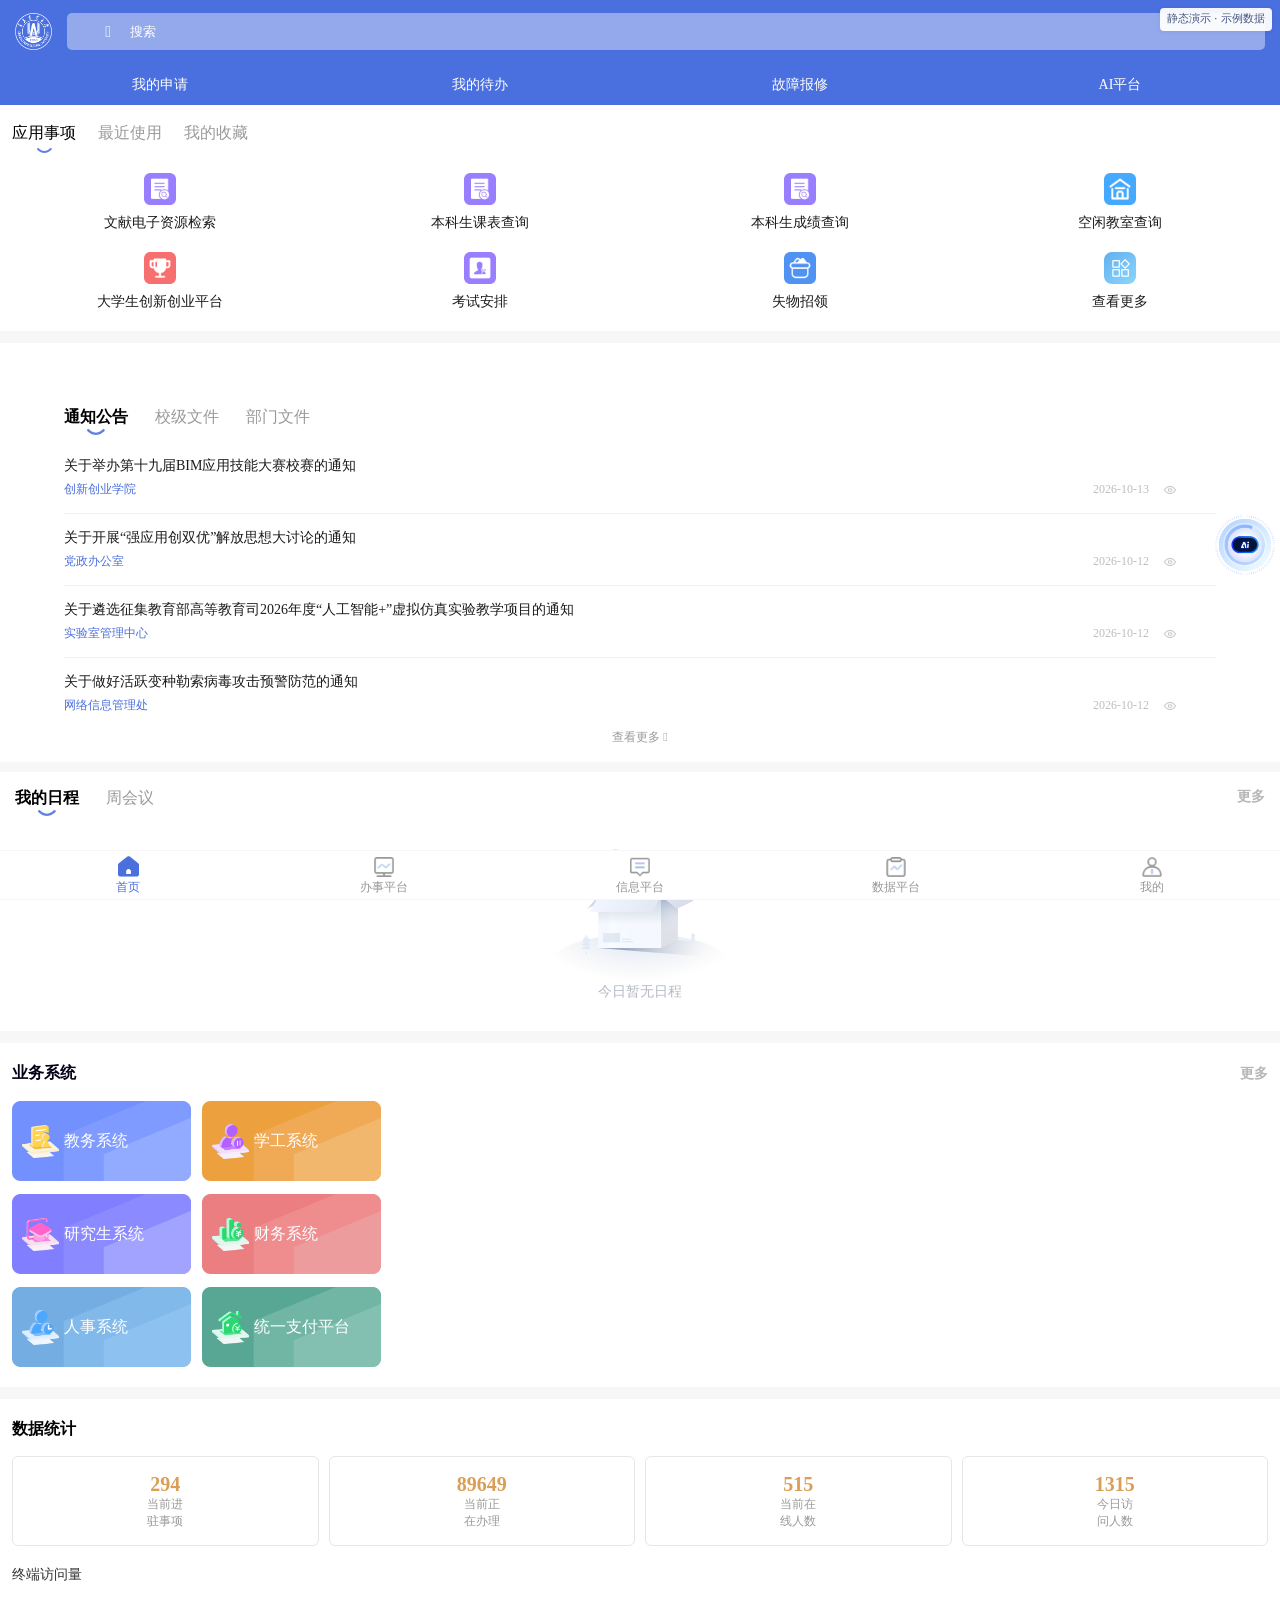
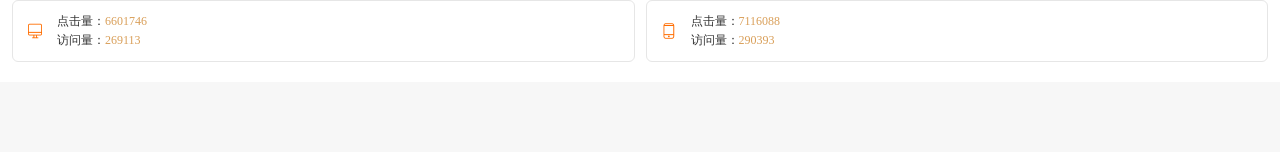
==== index.html @ 17305cc5 "Publish static campus UI demo with fictional sample data" ====
<!DOCTYPE html>
<html lang="zh-cn" data-theme="default" data-qau-page="p1">
<head>
<meta charset="utf-8">
<meta http-equiv="X-UA-Compatible" content="IE=edge">
<meta name="viewport" content="width=device-width,initial-scale=1,maximum-scale=1,minimum-scale=1,viewport-fit=cover">
<title>青岛农业大学智慧校园 · 静态演示</title>
<link rel="stylesheet" href="assets/css/p1.css">
<link rel="stylesheet" href="assets/css/replica.css">
<link rel="stylesheet" href="assets/css/public-demo.css">
</head>
<body class="site_mobile_common"><aside class="public-demo-label" aria-label="当前为静态演示">静态演示 · 示例数据</aside>
<div class="mobile_layout"><div><div class="mobile_login1"><div class="check"><div class="header"><img src="assets/img/get_file_uuid_971990c2.png" alt=""> <div class="hea-right"><i class="van-icon van-icon-search" style="color: rgb(255, 255, 255); font-size: 16px;"><!----></i> <input type="text" placeholder="搜索" data-qau-ph="p1.ph.搜索"></div></div> <div class="check-top"><div class="div-item"><img src="data:," alt=""> <span data-qau="p1.我的申请">我的申请</span></div><div class="div-item"><img src="data:," alt=""> <span data-qau="p1.我的待办">我的待办</span></div><div class="div-item"><img src="data:," alt=""> <span data-qau="p1.故障报修">故障报修</span></div><div class="div-item"><img src="data:," alt=""> <span data-qau="p1.AI平台">AI平台</span></div></div></div> <div class="shiyong"><!----> <div class="apply-box"><div class="apply-box-title"><div class="apply-box-title-item xz"><span data-qau="p1.应用事项">应用事项</span> <img src="[data-uri]" alt=""> <!----> <!----> <!----></div> <div class="apply-box-title-item" style="margin-left: 22px;"><span data-qau="p1.最近使用">最近使用</span> <!----> <!----> <!----> <!----></div> <div class="apply-box-title-item" style="margin-left: 22px;"><span data-qau="p1.我的收藏">我的收藏</span> <!----> <!----> <!----> <!----></div></div> <div class="apply-b-body"><div class="apply-b-body-item apply-b-body-item0"><!----> <img src="assets/img/19356_1iotkjn452np.png" alt=""> <div class="name" data-qau="p1.文献电子资源检索">文献电子资源检索</div></div><div class="apply-b-body-item apply-b-body-item1"><!----> <img src="assets/img/19356_1iotkjn452np.png" alt=""> <div class="name" data-qau="p1.本科生课表查询">本科生课表查询</div></div><div class="apply-b-body-item apply-b-body-item2"><!----> <img src="assets/img/19356_1iotkjn452np.png" alt=""> <div class="name" data-qau="p1.本科生成绩查询">本科生成绩查询</div></div><div class="apply-b-body-item apply-b-body-item3"><!----> <img src="assets/img/19277_rdv7su3ksdl5.png" alt=""> <div class="name" data-qau="p1.空闲教室查询">空闲教室查询</div></div><div class="apply-b-body-item apply-b-body-item4"><!----> <img src="assets/img/19320_7orpi7e5xakz.png" alt=""> <div class="name" data-qau="p1.大学生创新创业平台">大学生创新创业平台</div></div><div class="apply-b-body-item apply-b-body-item5"><!----> <img src="assets/img/19495_ndu07v1yv4i4.png" alt=""> <div class="name" data-qau="p1.考试安排">考试安排</div></div><div class="apply-b-body-item apply-b-body-item6"><!----> <img src="assets/img/19485_raa1myfsy5o0.png" alt=""> <div class="name" data-qau="p1.失物招领">失物招领</div></div><!----><!----><!----><!----><!----><!----><!----><!----><!----><!----><!----><!----><!----><!----><!----><!----><!----><!----><!----><!----><!----><!----><!----><!----><!----><!----><!----><!----><!----><!----><!----><!----><!----><!----><!----><!----><!----><!----><!----><!----><!----><!----><!----><!----><!----><!----><!----><!----><!----><!----><!----><!----><!----><!----><!----><!----><!----><!----><!----><!----><!----><!----><!----><!----><!----><!----><!----><!----><!----><!----><!----><!----><!----><!----><!----><!----><!----><!----> <div class="apply-b-body-item gd"><img src="[data-uri]" alt=""> <div class="name" data-qau="p1.查看更多">查看更多</div></div></div></div></div> <div class="gg"><div class="shiyong-top"><div class="shiyong-top-left"><div class="name notactive">
            通知公告
            <img src="[data-uri]" alt=""> <!----> <!----> <!----></div><!----> <div class="name" data-qau="p1.校级文件">
            校级文件
            <!----> <!----> <!----> <!----></div> <div class="name" data-qau="p1.部门文件">
            部门文件
            <!----> <!----> <!----> <!----></div></div></div> <div class="gg-bo"><div class="gg-bo-r"><div class="title" data-qau="p1.notice1.title">关于举办第十九届BIM应用技能大赛校赛的通知<img src="[data-uri]" alt="" class="newnotice" style="width: 25px; margin-right: 6px; display: inline-block;">
                关于举办第十九届BIM应用技能大赛校赛的通知
              </div> <div class="title-bot"><p class="depart ywtb_ellipsis" data-qau="p1.创新创业学院">创新创业学院</p> <p class="nian">2026-10-13</p> <div class="time"><img src="[data-uri]"> <span></span></div></div></div></div><div class="gg-bo"><div class="gg-bo-r"><div class="title" data-qau="p1.notice2.title">关于开展“强应用创双优”解放思想大讨论的通知<!---->
                关于开展“强应用 创双优”解放思想大讨论的通知
              </div> <div class="title-bot"><p class="depart ywtb_ellipsis" data-qau="p1.党政办公室">党政办公室</p> <p class="nian">2026-10-12</p> <div class="time"><img src="[data-uri]"> <span></span></div></div></div></div><div class="gg-bo"><div class="gg-bo-r"><div class="title" data-qau="p1.notice3.title">关于遴选征集教育部高等教育司2026年度“人工智能+”虚拟仿真实验教学项目的通知<!---->
                关于遴选征集教育部高等教育司2026年度“人工智能+”虚拟仿真实验教学项目的通知
              </div> <div class="title-bot"><p class="depart ywtb_ellipsis" data-qau="p1.实验室管理中心">实验室管理中心</p> <p class="nian">2026-10-12</p> <div class="time"><img src="[data-uri]"> <span></span></div></div></div></div><div class="gg-bo"><div class="gg-bo-r"><div class="title" data-qau="p1.notice4.title">关于做好活跃变种勒索病毒攻击预警防范的通知<!---->
                关于做好活跃变种勒索病毒攻击预警防范的通知
              </div> <div class="title-bot"><p class="depart ywtb_ellipsis" data-qau="p1.网络信息管理处">网络信息管理处</p> <p class="nian">2026-10-12</p> <div class="time"><img src="[data-uri]"> <span></span></div></div></div></div> <div class="gd"><div>
              查看更多
              <i class="van-icon van-icon-arrow" style="color: rgb(154, 154, 154); font-size: 12px;"><!----></i></div></div></div> <div class="rc"><div class="title"><div class="left"><div class="name notactive">
            我的日程
            <img src="[data-uri]" alt=""> <!----> <!----> <!----></div> <div class="name" data-qau="p1.周会议">
            周会议
            <!----> <!----> <!----> <!----></div></div> <div class="right" style="font-weight: bold;" data-qau="p1.更多">
          更多
        </div></div> <div class="rc-k"><img src="assets/img/rc-k.e9e7eb06.png" alt=""> <div data-qau="p1.今日暂无日程">今日暂无日程</div></div> <!----></div> <div class="zhuanti"><div class="zhuanti-title"><div class="left" data-qau="p1.业务系统">业务系统</div> <div class="right" style="font-weight: bold;" data-qau="p1.更多">
          更多
        </div></div> <div class="my-swipe van-swipe"><div class="van-swipe__track" style="transition-duration: 0ms; transform: translateX(0px); width: 369px;"><div class="van-swipe-item" style="width: 369px;"><div class="zhuanti-body2"><div class="zhuanti-b-b2"><img src="[data-uri]" alt="" class="bg"> <div class="zhuanti-name"><img src="assets/img/18257_jha790o300wi.png" alt="" class="app-lo"> <div class="name ywtb_ellipsis" data-qau="p1.教务系统">教务系统</div></div></div><div class="zhuanti-b-b2"><img src="[data-uri]" alt="" class="bg"> <div class="zhuanti-name"><img src="assets/img/18247_a8pc5sbnkgsr.png" alt="" class="app-lo"> <div class="name ywtb_ellipsis" data-qau="p1.学工系统">学工系统</div></div></div><div class="zhuanti-b-b2"><img src="[data-uri]" alt="" class="bg"> <div class="zhuanti-name"><img src="assets/img/18255_csiujaiu4juw.png" alt="" class="app-lo"> <div class="name ywtb_ellipsis" data-qau="p1.研究生系统">研究生系统</div></div></div><div class="zhuanti-b-b2"><img src="[data-uri]" alt="" class="bg"> <div class="zhuanti-name"><img src="assets/img/18250_jz1tlyeunr1r.png" alt="" class="app-lo"> <div class="name ywtb_ellipsis" data-qau="p1.财务系统">财务系统</div></div></div><div class="zhuanti-b-b2"><img src="[data-uri]" alt="" class="bg"> <div class="zhuanti-name"><img src="assets/img/18267_mznl6p565smj.png" alt="" class="app-lo"> <div class="name ywtb_ellipsis" data-qau="p1.人事系统">人事系统</div></div></div><div class="zhuanti-b-b2"><img src="[data-uri]" alt="" class="bg"> <div class="zhuanti-name"><img src="assets/img/18249_xxi7wnrqn5xv.png" alt="" class="app-lo"> <div class="name ywtb_ellipsis" data-qau="p1.统一支付平台">统一支付平台</div></div></div><!----><!----><!----><!----><!----><!----><!----><!----><!----><!----><!----><!----><!----><!----><!----><!----><!----><!----><!----></div></div></div></div></div> <div class="tj-box"><div class="tj-title" data-qau="p1.数据统计">数据统计</div> <div class="tj-list"><div class="item"><div class="num ywtb_ellipsis">294</div> <div class="name" data-qau="p1.当前进驻事项">当前进驻事项</div></div> <div class="item"><div class="num ywtb_ellipsis">89649</div> <div class="name" data-qau="p1.当前正在办理">当前正在办理</div></div> <div class="item"><div class="num ywtb_ellipsis">515</div> <div class="name" data-qau="p1.当前在线人数">当前在线人数</div></div> <div class="item"><div class="num ywtb_ellipsis">1315</div> <div class="name" data-qau="p1.今日访问人数">今日访问人数</div></div></div> <div class="fw-title" data-qau="p1.终端访问量">终端访问量</div> <div class="fw-list"><div class="item"><div class="left"><img src="[data-uri]" alt=""></div> <div class="right"><div class="num-fw ywtb_ellipsis">
              点击量：<span class="jin">6601746</span></div> <div class="num-fw ywtb_ellipsis">
              访问量：<span class="jin">269113</span></div></div></div> <div class="item"><div class="left"><img src="[data-uri]" alt=""></div> <div class="right"><div class="num-fw ywtb_ellipsis">
              点击量：<span class="jin">7116088</span></div> <div class="num-fw ywtb_ellipsis">
              访问量：<span class="jin">290393</span></div></div></div></div></div> <div class="mobile_login_qrCode"><div class="van-overlay" style="display: none;"><div class="wrapper_qrCode"><div class="item"><img src="" alt="" class="qrcode"> <div class="close"><div class="close-a"><i class="close-i van-icon van-icon-cross" style="color: rgba(0, 0, 0, 0.3); font-size: 20px;"><!----></i></div></div></div></div></div></div></div> <div class="van-tabbar__placeholder" style="height: 50px;"><div class="van-hairline--top-bottom van-tabbar van-tabbar--fixed"><div class="van-tabbar-item van-tabbar-item--active" style="color: rgb(75, 112, 222);"><div class="van-tabbar-item__icon"><div class="iconfont icon-a-jianqu66" style="font-size: 20px; color: rgb(75, 112, 222);"></div><!----></div><div class="van-tabbar-item__text"><span data-qau="p1.首页">首页</span></div></div> <div class="van-tabbar-item" style="color: rgb(151, 151, 151);"><div class="van-tabbar-item__icon"><div><img src="[data-uri]"></div><!----></div><div class="van-tabbar-item__text"><span data-qau="p1.办事平台">办事平台</span></div></div> <div class="van-tabbar-item" style="color: rgb(151, 151, 151);"><div class="van-tabbar-item__icon"><div><img src="[data-uri]"></div><!----></div><div class="van-tabbar-item__text"><span data-qau="p1.信息平台">信息平台</span></div></div> <div class="van-tabbar-item" style="color: rgb(151, 151, 151);"><div class="van-tabbar-item__icon"><div><img src="[data-uri]"></div><!----></div><div class="van-tabbar-item__text"><span data-qau="p1.数据平台">数据平台</span></div></div> <div class="van-tabbar-item" style="color: rgb(151, 151, 151);"><div class="van-tabbar-item__icon"><div><img src="[data-uri]"></div><!----></div><div class="van-tabbar-item__text"><span data-qau="p1.我的">我的</span></div></div></div></div></div> <div class="Ai-box" style="right: 5px; bottom: 300px;"><!----> <img src="assets/img/Ai.3550c704.png" class="Ai"></div></div>
<script src="js/qau-rem.js"></script>
<script src="js/content.js"></script>
<script src="js/qau-content.js"></script>
<script src="js/qau-nav.js"></script>
</body>
</html>
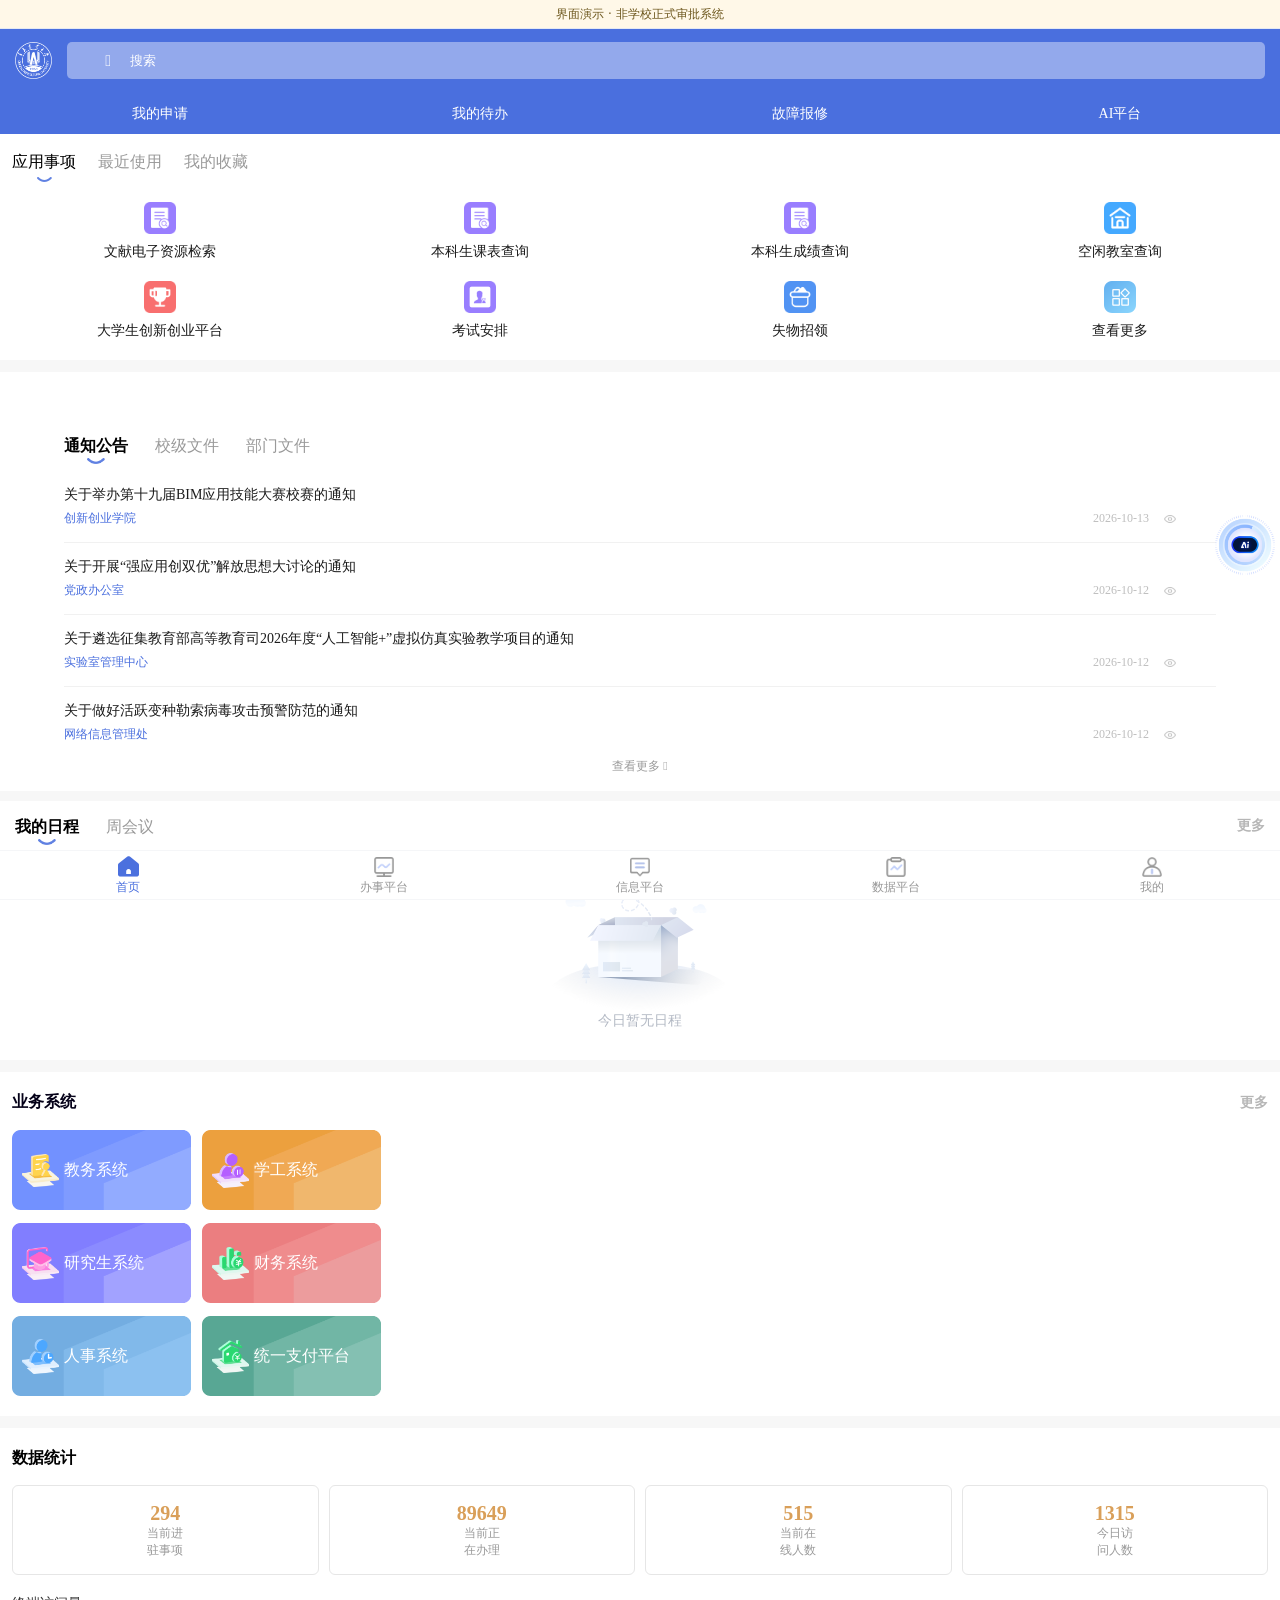
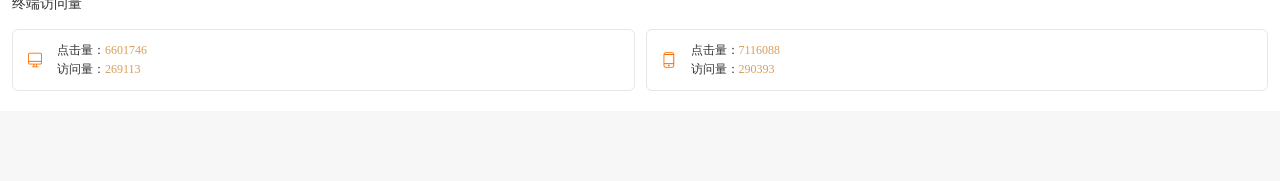
==== commit 542b7e87: "Manage demo leave records with private Feishu Base and Pages sync" ====
--- a/index.html
+++ b/index.html
@@ -4,12 +4,12 @@
 <meta charset="utf-8">
 <meta http-equiv="X-UA-Compatible" content="IE=edge">
 <meta name="viewport" content="width=device-width,initial-scale=1,maximum-scale=1,minimum-scale=1,viewport-fit=cover">
-<title>青岛农业大学智慧校园 · 静态演示</title>
+<title>青岛农业大学智慧校园·我的申请</title>
 <link rel="stylesheet" href="assets/css/p1.css">
 <link rel="stylesheet" href="assets/css/replica.css">
 <link rel="stylesheet" href="assets/css/public-demo.css">
 </head>
-<body class="site_mobile_common"><aside class="public-demo-label" aria-label="当前为静态演示">静态演示 · 示例数据</aside>
+<body class="site_mobile_common"><aside class="public-demo-label" aria-label="当前为静态演示">界面演示 · 非学校正式审批系统</aside>
 <div class="mobile_layout"><div><div class="mobile_login1"><div class="check"><div class="header"><img src="assets/img/get_file_uuid_971990c2.png" alt=""> <div class="hea-right"><i class="van-icon van-icon-search" style="color: rgb(255, 255, 255); font-size: 16px;"><!----></i> <input type="text" placeholder="搜索" data-qau-ph="p1.ph.搜索"></div></div> <div class="check-top"><div class="div-item"><img src="data:," alt=""> <span data-qau="p1.我的申请">我的申请</span></div><div class="div-item"><img src="data:," alt=""> <span data-qau="p1.我的待办">我的待办</span></div><div class="div-item"><img src="data:," alt=""> <span data-qau="p1.故障报修">故障报修</span></div><div class="div-item"><img src="data:," alt=""> <span data-qau="p1.AI平台">AI平台</span></div></div></div> <div class="shiyong"><!----> <div class="apply-box"><div class="apply-box-title"><div class="apply-box-title-item xz"><span data-qau="p1.应用事项">应用事项</span> <img src="[data-uri]" alt=""> <!----> <!----> <!----></div> <div class="apply-box-title-item" style="margin-left: 22px;"><span data-qau="p1.最近使用">最近使用</span> <!----> <!----> <!----> <!----></div> <div class="apply-box-title-item" style="margin-left: 22px;"><span data-qau="p1.我的收藏">我的收藏</span> <!----> <!----> <!----> <!----></div></div> <div class="apply-b-body"><div class="apply-b-body-item apply-b-body-item0"><!----> <img src="assets/img/19356_1iotkjn452np.png" alt=""> <div class="name" data-qau="p1.文献电子资源检索">文献电子资源检索</div></div><div class="apply-b-body-item apply-b-body-item1"><!----> <img src="assets/img/19356_1iotkjn452np.png" alt=""> <div class="name" data-qau="p1.本科生课表查询">本科生课表查询</div></div><div class="apply-b-body-item apply-b-body-item2"><!----> <img src="assets/img/19356_1iotkjn452np.png" alt=""> <div class="name" data-qau="p1.本科生成绩查询">本科生成绩查询</div></div><div class="apply-b-body-item apply-b-body-item3"><!----> <img src="assets/img/19277_rdv7su3ksdl5.png" alt=""> <div class="name" data-qau="p1.空闲教室查询">空闲教室查询</div></div><div class="apply-b-body-item apply-b-body-item4"><!----> <img src="assets/img/19320_7orpi7e5xakz.png" alt=""> <div class="name" data-qau="p1.大学生创新创业平台">大学生创新创业平台</div></div><div class="apply-b-body-item apply-b-body-item5"><!----> <img src="assets/img/19495_ndu07v1yv4i4.png" alt=""> <div class="name" data-qau="p1.考试安排">考试安排</div></div><div class="apply-b-body-item apply-b-body-item6"><!----> <img src="assets/img/19485_raa1myfsy5o0.png" alt=""> <div class="name" data-qau="p1.失物招领">失物招领</div></div><!----><!----><!----><!----><!----><!----><!----><!----><!----><!----><!----><!----><!----><!----><!----><!----><!----><!----><!----><!----><!----><!----><!----><!----><!----><!----><!----><!----><!----><!----><!----><!----><!----><!----><!----><!----><!----><!----><!----><!----><!----><!----><!----><!----><!----><!----><!----><!----><!----><!----><!----><!----><!----><!----><!----><!----><!----><!----><!----><!----><!----><!----><!----><!----><!----><!----><!----><!----><!----><!----><!----><!----><!----><!----><!----><!----><!----><!----> <div class="apply-b-body-item gd"><img src="[data-uri]" alt=""> <div class="name" data-qau="p1.查看更多">查看更多</div></div></div></div></div> <div class="gg"><div class="shiyong-top"><div class="shiyong-top-left"><div class="name notactive">
             通知公告
             <img src="[data-uri]" alt=""> <!----> <!----> <!----></div><!----> <div class="name" data-qau="p1.校级文件">
--- a/assets/css/public-demo.css
+++ b/assets/css/public-demo.css
@@ -1 +1 @@
-.public-demo-label{position:fixed;z-index:99999;right:8px;top:8px;padding:3px 7px;border-radius:4px;background:rgba(255,255,255,.94);color:#43547d;font:11px/1.5 system-ui,sans-serif;box-shadow:0 1px 5px #0001;pointer-events:none}
+.public-demo-label{position:sticky;top:0;z-index:99999;display:block;box-sizing:border-box;width:100%;margin:0;padding:5px 10px;border-bottom:1px solid #e5e9f2;background:#fff8e8;color:#6d571d;text-align:center;font:12px/18px system-ui,sans-serif;pointer-events:none}
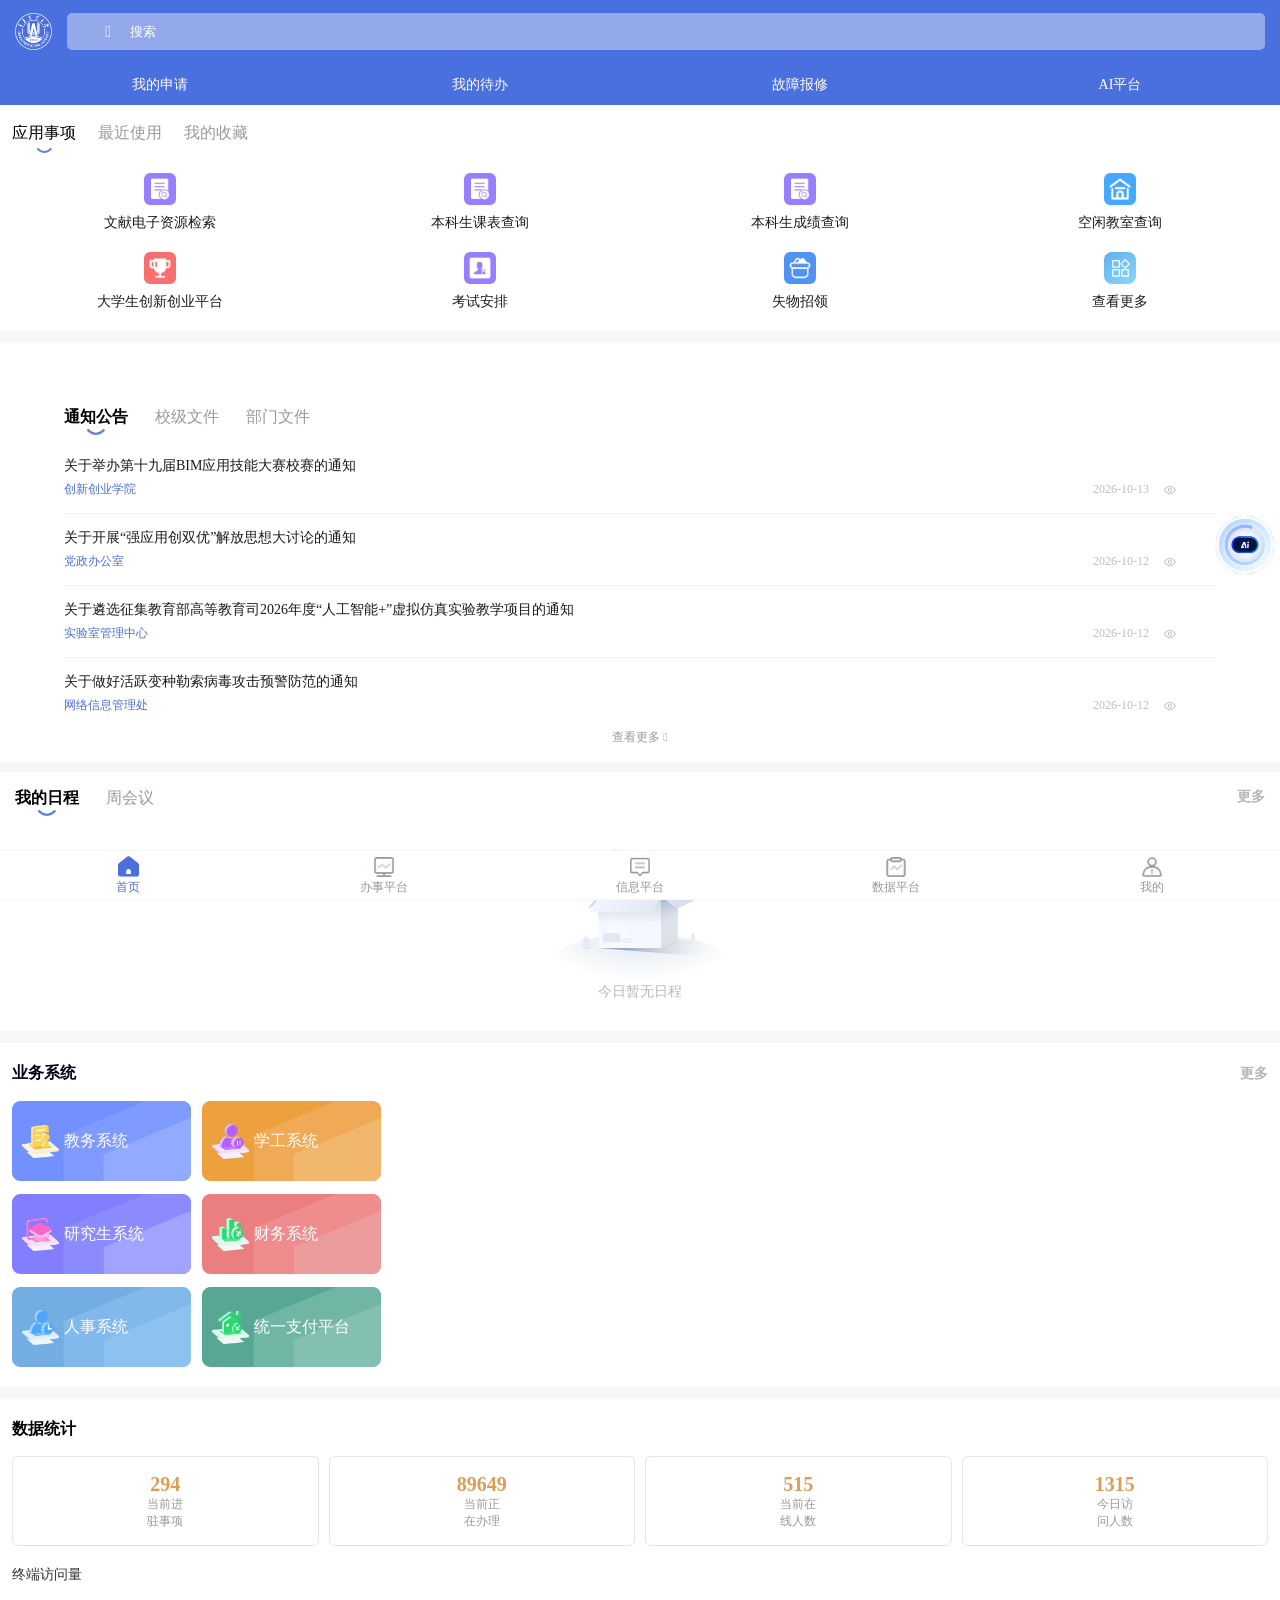
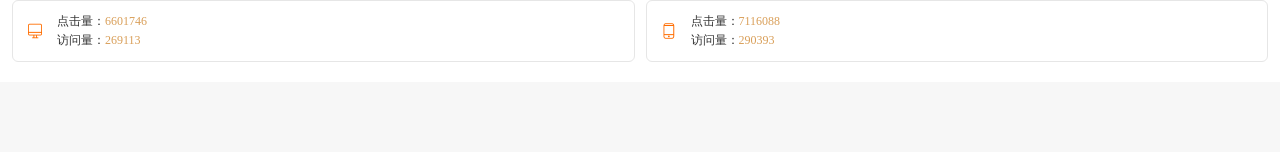
==== commit 6c0b108d: "Remove the demo notice banner from all public pages" ====
--- a/index.html
+++ b/index.html
@@ -7,9 +7,8 @@
 <title>青岛农业大学智慧校园·我的申请</title>
 <link rel="stylesheet" href="assets/css/p1.css">
 <link rel="stylesheet" href="assets/css/replica.css">
-<link rel="stylesheet" href="assets/css/public-demo.css">
 </head>
-<body class="site_mobile_common"><aside class="public-demo-label" aria-label="当前为静态演示">界面演示 · 非学校正式审批系统</aside>
+<body class="site_mobile_common">
 <div class="mobile_layout"><div><div class="mobile_login1"><div class="check"><div class="header"><img src="assets/img/get_file_uuid_971990c2.png" alt=""> <div class="hea-right"><i class="van-icon van-icon-search" style="color: rgb(255, 255, 255); font-size: 16px;"><!----></i> <input type="text" placeholder="搜索" data-qau-ph="p1.ph.搜索"></div></div> <div class="check-top"><div class="div-item"><img src="data:," alt=""> <span data-qau="p1.我的申请">我的申请</span></div><div class="div-item"><img src="data:," alt=""> <span data-qau="p1.我的待办">我的待办</span></div><div class="div-item"><img src="data:," alt=""> <span data-qau="p1.故障报修">故障报修</span></div><div class="div-item"><img src="data:," alt=""> <span data-qau="p1.AI平台">AI平台</span></div></div></div> <div class="shiyong"><!----> <div class="apply-box"><div class="apply-box-title"><div class="apply-box-title-item xz"><span data-qau="p1.应用事项">应用事项</span> <img src="[data-uri]" alt=""> <!----> <!----> <!----></div> <div class="apply-box-title-item" style="margin-left: 22px;"><span data-qau="p1.最近使用">最近使用</span> <!----> <!----> <!----> <!----></div> <div class="apply-box-title-item" style="margin-left: 22px;"><span data-qau="p1.我的收藏">我的收藏</span> <!----> <!----> <!----> <!----></div></div> <div class="apply-b-body"><div class="apply-b-body-item apply-b-body-item0"><!----> <img src="assets/img/19356_1iotkjn452np.png" alt=""> <div class="name" data-qau="p1.文献电子资源检索">文献电子资源检索</div></div><div class="apply-b-body-item apply-b-body-item1"><!----> <img src="assets/img/19356_1iotkjn452np.png" alt=""> <div class="name" data-qau="p1.本科生课表查询">本科生课表查询</div></div><div class="apply-b-body-item apply-b-body-item2"><!----> <img src="assets/img/19356_1iotkjn452np.png" alt=""> <div class="name" data-qau="p1.本科生成绩查询">本科生成绩查询</div></div><div class="apply-b-body-item apply-b-body-item3"><!----> <img src="assets/img/19277_rdv7su3ksdl5.png" alt=""> <div class="name" data-qau="p1.空闲教室查询">空闲教室查询</div></div><div class="apply-b-body-item apply-b-body-item4"><!----> <img src="assets/img/19320_7orpi7e5xakz.png" alt=""> <div class="name" data-qau="p1.大学生创新创业平台">大学生创新创业平台</div></div><div class="apply-b-body-item apply-b-body-item5"><!----> <img src="assets/img/19495_ndu07v1yv4i4.png" alt=""> <div class="name" data-qau="p1.考试安排">考试安排</div></div><div class="apply-b-body-item apply-b-body-item6"><!----> <img src="assets/img/19485_raa1myfsy5o0.png" alt=""> <div class="name" data-qau="p1.失物招领">失物招领</div></div><!----><!----><!----><!----><!----><!----><!----><!----><!----><!----><!----><!----><!----><!----><!----><!----><!----><!----><!----><!----><!----><!----><!----><!----><!----><!----><!----><!----><!----><!----><!----><!----><!----><!----><!----><!----><!----><!----><!----><!----><!----><!----><!----><!----><!----><!----><!----><!----><!----><!----><!----><!----><!----><!----><!----><!----><!----><!----><!----><!----><!----><!----><!----><!----><!----><!----><!----><!----><!----><!----><!----><!----><!----><!----><!----><!----><!----><!----> <div class="apply-b-body-item gd"><img src="[data-uri]" alt=""> <div class="name" data-qau="p1.查看更多">查看更多</div></div></div></div></div> <div class="gg"><div class="shiyong-top"><div class="shiyong-top-left"><div class="name notactive">
             通知公告
             <img src="[data-uri]" alt=""> <!----> <!----> <!----></div><!----> <div class="name" data-qau="p1.校级文件">
